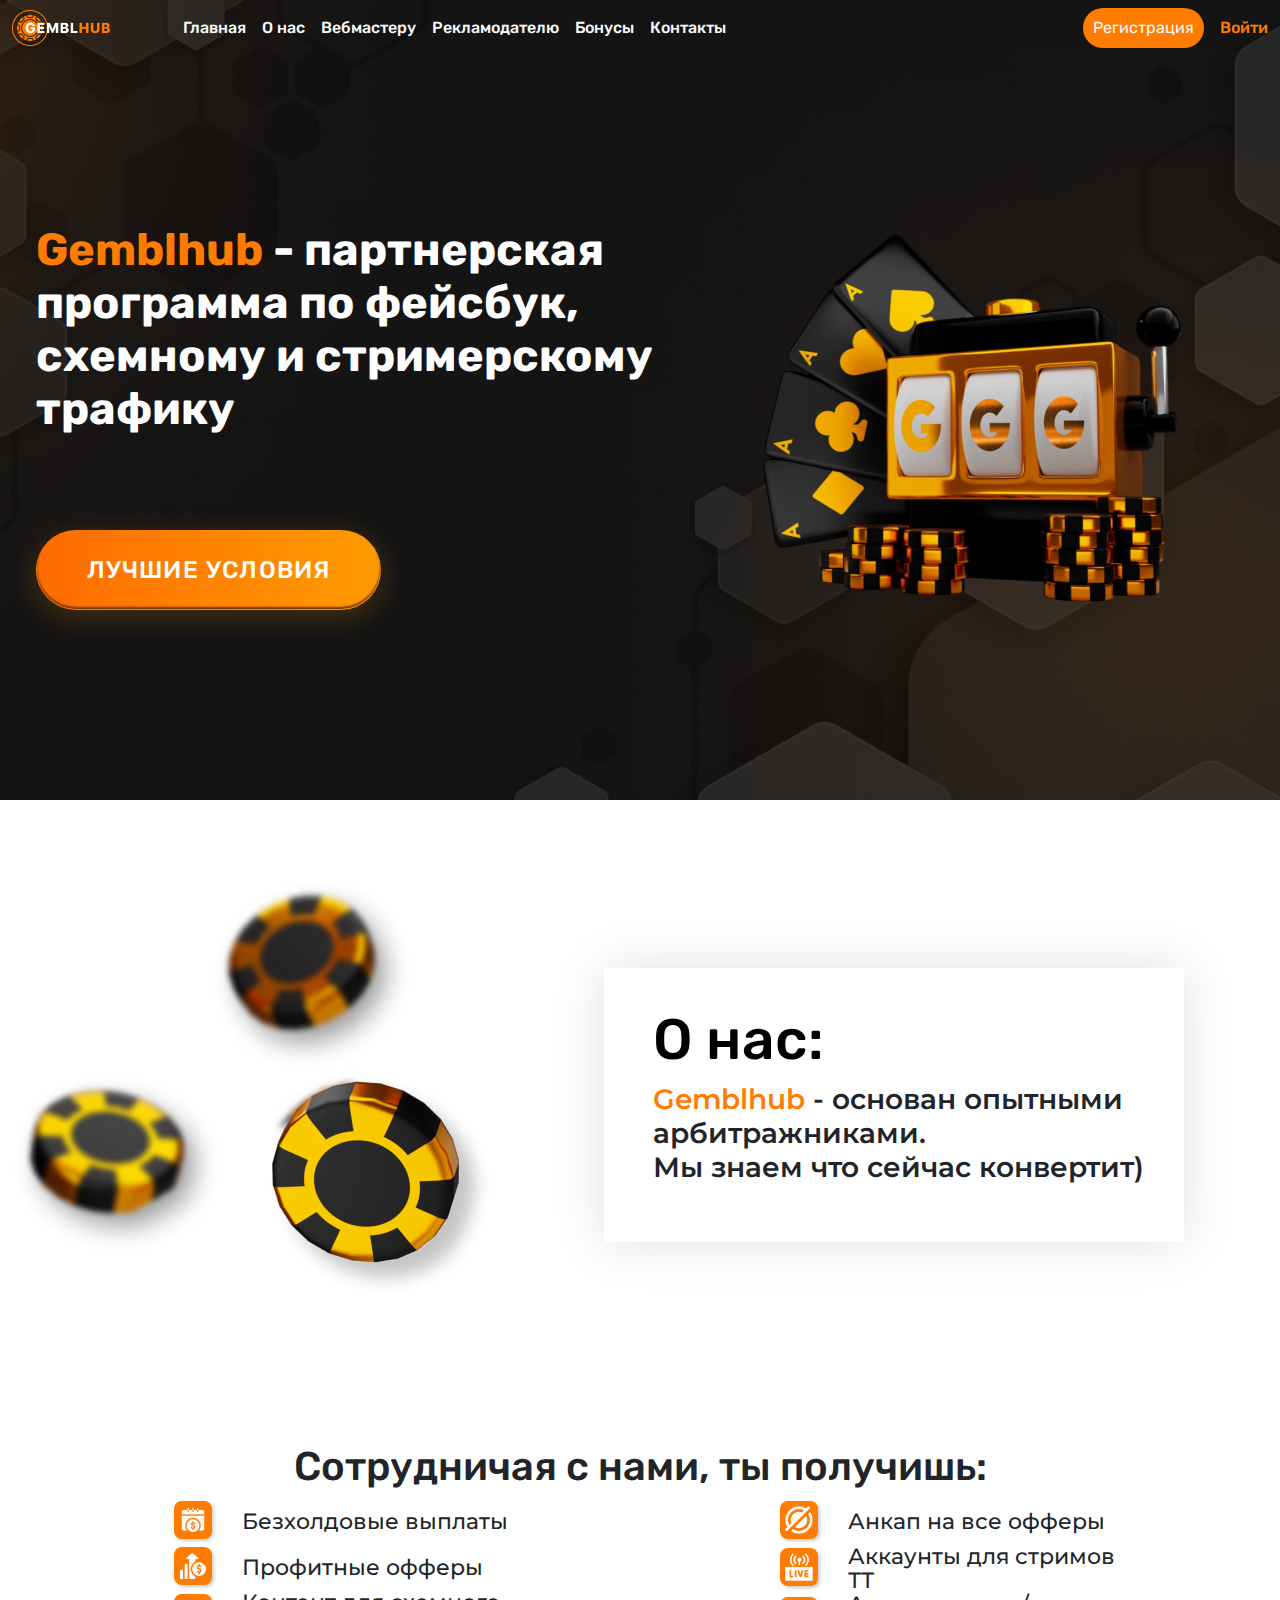
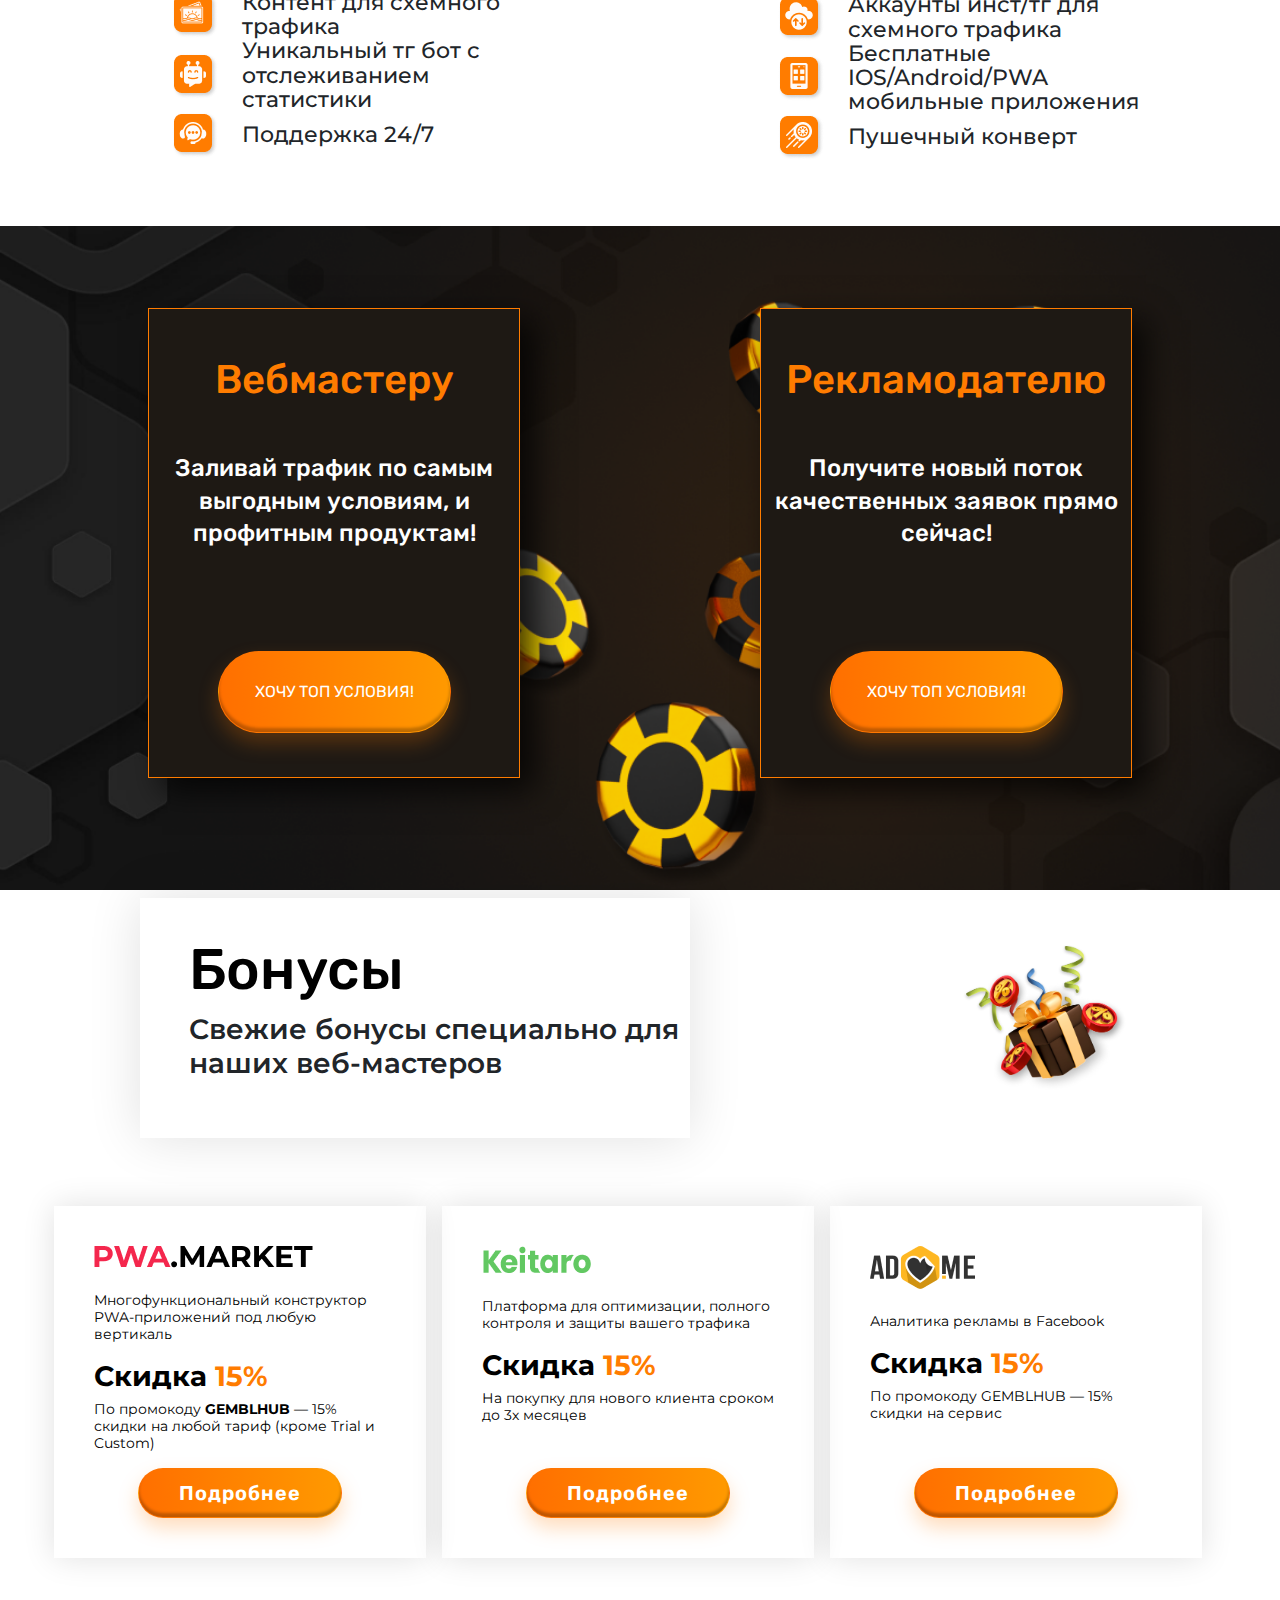
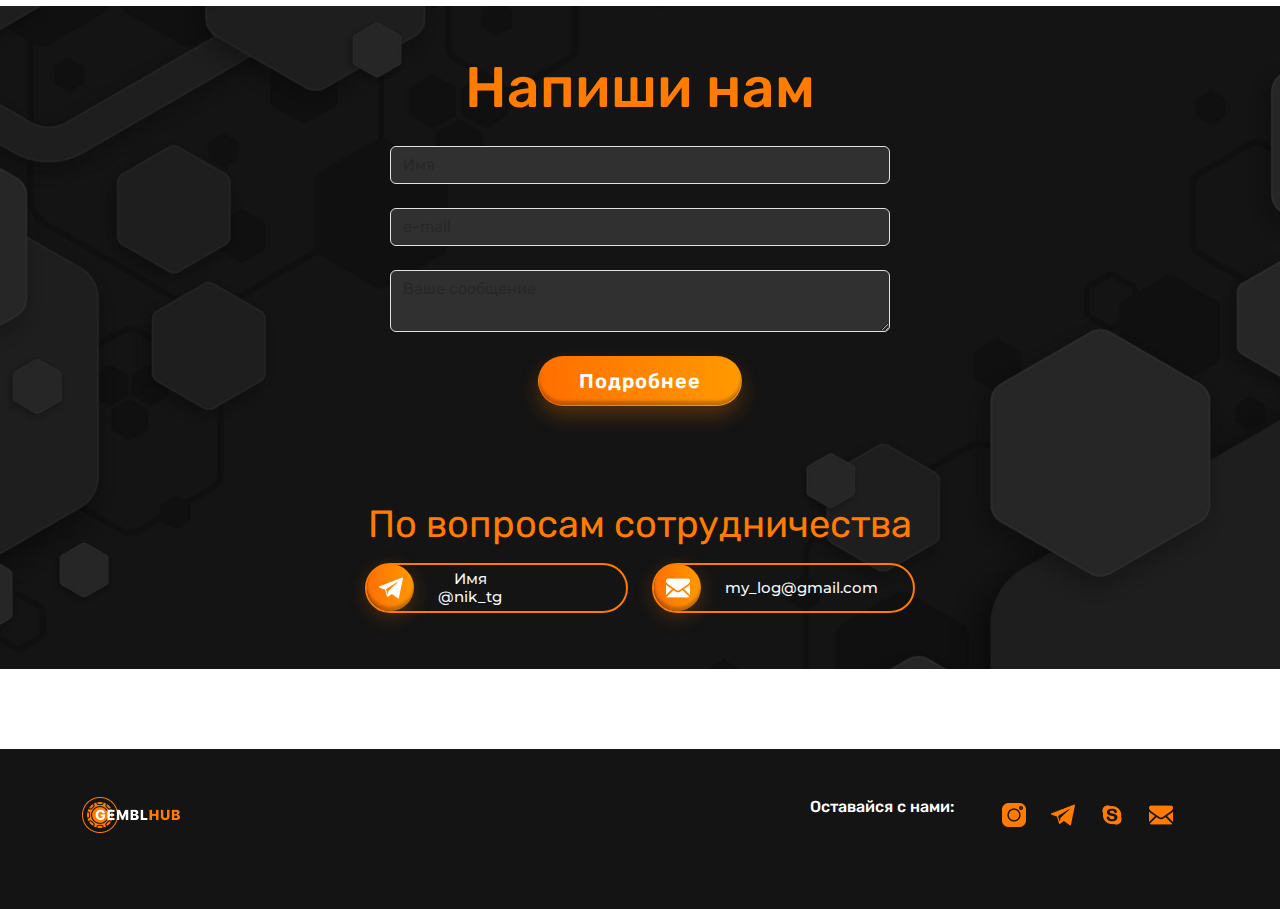
==== index.html @ 66e83243 "fix button position" ====
<!DOCTYPE html>
<html lang="en">

<head>
  <title>Gemblhub</title>
  <meta charset="utf-8">
  <meta name="viewport" content="width=device-width, initial-scale=1">
  <!-- Bootstrap 5 -->
  <link href="https://cdn.jsdelivr.net/npm/bootstrap@5.2.3/dist/css/bootstrap.min.css" rel="stylesheet">
  <script src="https://cdn.jsdelivr.net/npm/bootstrap@5.2.3/dist/js/bootstrap.bundle.min.js"></script>

  <!-- Font -->
  <link href='https://fonts.googleapis.com/css?family=Rubik' rel='stylesheet'>
  <link href='https://fonts.googleapis.com/css?family=Montserrat' rel='stylesheet'>

  <!-- Icons -->
  <link rel="stylesheet" href="https://cdn.jsdelivr.net/npm/bootstrap-icons@1.3.0/font/bootstrap-icons.css">
  <link rel="stylesheet" href="style.css">
  <script src="./index.js"></script>
</head>

<body onclick="handleHeaderButton()">
  <div class="bg-grey-img">
    <section class="max-1440-auto" id="hero">
      <nav class="navbar navbar-expand-lg navbar-light ">
        <div class="container-fluid">
          <div>
            <button id="navbar-button" class="navbar-toggler" type="button" data-bs-toggle="collapse"
              data-bs-target="#navbarSupportedContent" aria-controls="navbarSupportedContent" aria-expanded="false"
              aria-label="Toggle navigation">
              <span>
                <img src="./src/mobile-toggle.png" alt="">
              </span>
            </button>
            <a class="navbar-brand" href="#">
              <img src="./src/logo.png" alt="logo" class="me-5" />
            </a>
          </div>
          <div class="btn btn-yellow-nav rounded-pill me-3 navbar-toggler" id="header-navbar-toggle">
            Регистрация
          </div>

          <div class="collapse navbar-collapse" id="navbarSupportedContent">
            <ul class="navbar-nav me-auto mb-2 mb-lg-0">
              <li class="nav-item">
                <a class="nav-link active text-light" aria-current="page" href="#hero">Главная</a>
              </li>
              <li class="nav-item">
                <a class="nav-link text-light" href="#aboutus">О нас</a>
              </li>
              <li class="nav-item">
                <a class="nav-link text-light" href="#webmater">Вебмастеру</a>
              </li>
              <li class="nav-item">
                <a class="nav-link text-light" href="#advertiser">Рекламодателю</a>
              </li>
              <li class="nav-item">
                <a class="nav-link text-light" href="#Bonuses">Бонусы</a>
              </li>
              <li class="nav-item">
                <a class="nav-link text-light" href="#contacts">Контакты</a>
              </li>
            </ul>
            <div class="d-flex align-items-center" id="signup-in">
              <div class="btn btn-yellow-nav rounded-pill mx-3">
                Регистрация
              </div>
              <div class="default-color-y">
                Войти
              </div>
            </div>
          </div>
        </div>
      </nav>
      <section class="hero d-flex align-items-center justify-content-center">
        <div>
          <h2>
            <span class="default-color-y">Gemblhub</span> - партнерская программа по фейсбук, схемному и стримерскому
            трафику
          </h2>
          <img id="img-mobile" src="./src/ggg-mobile.png" alt="">
          <div class="btn btn-yellow rounded-pill text-uppercase">
            Лучшие условия
          </div>
        </div>
        <img id="img-desk" src="./src/ggg.png" alt="" />
      </section>
    </section>
  </div>

  <section class="d-flex aboutus max-1440-auto" id="aboutus">
    <div class="chip-desk">
      <img src="./src/three.png" alt="three">
    </div>
    <div class="position-relative chip-mobile">
      <img class="position-absolute top-0 start-0" src="./src/three.png" alt="three">
    </div>
    <div class="d-flex align-items-center justify-content-center">
      <div class="card-bonus">
        <h2 class="m-title">
          О нас:
        </h2>
        <p class="text-dark contents">
          <span class="default-color-y">Gemblhub</span>
          - основан опытными арбитражниками. <br />
          Мы знаем что сейчас конвертит)
        </p>
      </div>
    </div>
  </section>

  <section class="text-dark about-skills">
    <h1 class="text-center title">Сотрудничая с нами, ты получишь:</h1>
    <div class="max-1000-auto">
      <div class="col-ul">
        <ul>
          <li><span><img src="./src/ul/Group 7.png" alt=""></span> Безхолдовые выплаты</li>
          <li><span><img src="./src/ul/Group 8.png" alt=""></span> Профитные офферы</li>
          <li><span><img src="./src/ul/Group 9.png" alt=""></span> Контент для схемного трафика</li>
          <li><span><img src="./src/ul/Group 10.png" alt=""></span> Уникальный тг бот с отслеживанием статистики</li>
          <li><span><img src="./src/ul/Group 11.png" alt=""></span> Поддержка 24/7</li>
        </ul>
      </div>
      <div class="col-ul">
        <ul>
          <li><span><img src="./src/ul/Group 2.png" alt=""></span>Анкап на все офферы</li>
          <li><span><img src="./src/ul/Group 3.png" alt=""></span>Аккаунты для стримов ТТ</li>
          <li><span><img src="./src/ul/Group 4.png" alt=""></span>Аккаунты инст/тг для схемного трафика</li>
          <li><span><img src="./src/ul/Group 5.png" alt=""></span>Бесплатные IOS/Android/PWA мобильные приложения</li>
          <li><span><img src="./src/ul/Group 6.png" alt=""></span>Пушечный конверт</li>
        </ul>
      </div>
    </div>
  </section>

  <section class="webmater" >
    <div class="max-1000-auto" id="webmater">
      <div class="item mx-2">
        <h1>Вебмастеру</h1>
        <p>Заливай трафик по самым выгодным условиям, и профитным продуктам!</p>
        <div class="btn btn-yellow rounded-pill text-uppercase">
          Хочу ТОП условия!
        </div>
      </div>
      <div class="item mx-2" id="advertiser">
        <h1>Рекламодателю</h1>
        <p>Получите новый поток
          качественных заявок
          прямо сейчас!</p>
        <div class="btn btn-yellow rounded-pill text-uppercase">
          Хочу ТОП условия!
        </div>
      </div>
    </div>
  </section>

  <section class="Bonuses" id="Bonuses">
    <div class="gift-section justify-content-center d-flex mx-auto align-items-center mt-2">
      <div class="card-bonus">
        <h2 class="m-title">
          Бонусы
        </h2>
        <p class="text-dark contents">
          Свежие бонусы специально для наших веб-мастеров
        </p>
        <img src="./src/gift.png" class="img-gift-mobile" alt=""/>
      </div>
      <img src="./src/gift.png" class="img-gift" alt=""/>
    </div>
  </section>

  <section class="row Bonuses-items py-5 container-fluid">
    <div class="news-item mx-2">
      <div>
        <img src="./src/news/first-title.png" alt="title">
        <p>Многофункциональный конструктор PWA-приложений под любую вертикаль</p>
        <h1 class="discount">Скидка <span>15%</span></h1>
        <p>По промокоду <b>GEMBLHUB</b> — 15% скидки на любой тариф (кроме Trial и Custom)</p>
      </div>
      <div class="default-btn-md btn ">
        Подробнее
      </div>
    </div>
    <div class="news-item mx-2">
      <div>
        <img src="./src/news/keitaro_logo.png" alt="title">
        <p>Платформа для оптимизации, полного контроля и защиты вашего трафика</p>
        <h1 class="discount">Скидка <span>15%</span></h1>
        <p>На покупку для нового клиента сроком до 3х месяцев</p>
      </div>
      <div class="default-btn-md btn">
        Подробнее
      </div>
    </div>
    <div class="news-item mx-2">
      <div>
        <img src="./src/news/ad.png" alt="title">
        <p>Аналитика рекламы в Facebook</p>
        <h1 class="discount">Скидка <span>15%</span></h1>
        <p>По промокоду GEMBLHUB — 15% скидки на сервис</p>
      </div>
      <div class="default-btn-md btn">
        Подробнее
      </div>
    </div>
  </section>

  <section id="contacts" class="contactus text-dark text-center">
    <div class="m-auto">
      <h1 class="default-color-y pt-5">Напиши нам</h1>
      <div class="form mb-5 px-3">
        <div class="input-group my-4 m-auto">
          <input type="text" class="form-control" placeholder="Имя">
        </div>
        <div class="input-group my-4 m-auto">
          <input type="text" class="form-control" placeholder="e-mail">
        </div>
        <div class="input-group my-4 m-auto">
          <textarea class="form-control" placeholder="Ваше сообщение"></textarea>
        </div>

        <div class="default-btn-md btn" type="submit">
          Подробнее
        </div>
      </div>

      <div class="default-color-y pt-5">
        <h2>По вопросам сотрудничества</h2>
      </div>
      <div class="row text-light justify-content-center pb-5">
        <div class="col-md-6 d-flex justify-content-center py-2">
          <div class="d-flex btn-tg-mail align-items-center" id="telegram-contact">
            <span class="d-flex align-items-center justify-content-center"><img src="./src/telegram.png"
                alt="tg"></span>
            <p class="ps-4 m-0">
              Имя <br>
              @nik_tg
            </p>
          </div>
        </div>
        <div class="col-md-6 d-flex justify-content-center py-2">
          <div class="d-flex btn-tg-mail align-items-center" id="mail-contact">
            <span class="d-flex align-items-center justify-content-center"><img src="./src/mail.png" alt="tg"></span>
            <p class="ps-4 m-0">
              my_log@gmail.com
            </p>
          </div>
        </div>
      </div>
    </div>
  </section>

  <section>
    <div class="space-contact"></div>
  </section>
  
  <footer style="background-color: #141414;">
    <div class="container">
      <div class="d-flex align-items-center justify-content-between">
        <div>
          <img src="./src/logo.png" alt="">
        </div>
        <div class="d-flex flex-wrap align-items-center contact-footer">
          <p class="pe-5">Оставайся с нами:</p>
          <div class="d-flex">
            <img src="./src/footer/instagram.png" alt="instagram">
            <img src="./src/footer/telegram.png" alt="telegram">
            <img src="./src/footer/skype.png" alt="skype">
            <img src="./src/footer/mail.png" alt="mail">
          </div>
        </div>
      </div>
    </div>
  </footer>
</body>

</html>
---- style.css ----
body {
  font-family: 'Rubik', sans-serif;
  font-style: normal;
  font-weight: 500;
  color: white;
}

/* Default - Font, Imges, Color */
.default-color-y {
  color: #FF7C00;
}

.bg-grey-img {
  background-image: url(./src/hero.png);
  background-repeat: no-repeat;
  background-position: right;
  background-size: cover;
}

/* Text - Font*/
.m-title {
  font-weight: 500;
  font-size: 57px;
  line-height: 68px;
  display: flex;
  align-items: center;
  color: #000000;
}

#telegram-contact,
#mail-contact {
  cursor: pointer;
}

#telegram-contact:hover,
#mail-contact:hover {
  font-size: 17px;
}

.max-1000-auto {
  max-width: 1000px;
  margin: auto;
  display: flex;
  flex-wrap: wrap;
  justify-content: space-between;
}

.max-1440-auto {
  max-width: 1440px;
  margin: auto;
}

/* Nav */
.btn-yellow-nav {
  display: flex;
  padding: 7px 9px;
  color: white;
  background: #FF7C00;
  align-items: center;
}

#navbarSupportedContent a:hover {
  color: #FF7C00 !important;
}

.hero {
  padding-top: 167px;
  padding-bottom: 190px;
}

.hero h2 {
  max-width: 669px;
  font-weight: 700;
  font-size: 45px;
  line-height: 53px;
}

.hero .btn {
  margin-top: 95px;
  max-width: 345px;
  max-height: 80px;
  padding: 26px 47px;
  display: flex;
  justify-content: center;
  align-items: center;
  color: white;
  font-weight: 500;
  font-size: 24px;
  line-height: 28px;
  letter-spacing: 0.05em;
  background: linear-gradient(87.22deg, #FF6B00 0%, #FF9900 95.89%);
  box-shadow: 0px 6px 30px rgba(255, 153, 0, 0.23), inset 0px -2px 2px #7B3400;
  border-radius: 40px;
}

#img-desk {
  display: block;
}

#img-mobile {
  display: none;
}



/* Section 2 */

.card-bonus {
  max-width: 580px;
  background: #FFFFFF;
  box-shadow: 0px 0px 50px rgba(0, 0, 0, 0.12);
  padding: 38px 0 42px 49px;
}

.contents {
  font-family: 'Montserrat', sans-serif;
  font-weight: 600;
  font-size: 28px;
  line-height: 34px;
}


/* Section 3 */
.about-skills {
  padding-bottom: 50px;
}

.about-skills title {
  font-size: 35px;
  line-height: 41px;
}

.col-ul {
  max-width: 450px;
}

.about-skills li {
  display: flex;
  align-items: center;
  max-width: 362px;
  font-weight: 500;
  line-height: 110%;
  font-family: 'Montserrat', sans-serif;
  font-size: 22px;
}

.about-skills li span {
  margin-right: 24px;
}

.webmater {
  padding-top: 30px;
  padding-bottom: 60px;
  background-image: url(./src/Frame2.png);
  background-size: cover;
  background-repeat: no-repeat;
}

.webmater .item {
  max-width: 372px;
  margin: 52px;
  background: #1E1914;
  border: 1px solid #FF7C00;
  text-align: center;
  box-shadow: 14px 12px 30px rgba(0, 0, 0, 0.76);
}

.webmater .btn {
  line-height: 26px;
  color: white;
  padding: 27px 36px;
  background: linear-gradient(87.32deg, #FF6F00 0.89%, #FF9900 98.08%);
  box-shadow: 0px 10px 20px rgba(255, 124, 0, 0.26), inset 0px -4px 3px rgba(0, 0, 0, 0.25);
  border-radius: 50px;
  margin: 44px 39px;
}

.webmater .item h1 {
  padding-top: 47px;
  font-size: 40px;
  line-height: 47px;

  color: #FF7C00;
}

.webmater .item p {
  font-size: 24px;
  line-height: 135%;
  padding: 41px 0px;
}

.Bonuses .card-bonus {
  height: fit-content;
}

.Bonuses .gift-section {
  max-width: 1000px;
}

.Bonuses .img-gift {
  width: 40%;
  max-width: 400px;
  margin-left: 50px;
}

.Bonuses .img-gift-mobile {
  display: none;
}

.mb-120 {
  margin-bottom: 120px;
}

.Bonuses-items {
  justify-content: center;
}

.Bonuses-items p {
  font-family: 'Montserrat', sans-serif;
  font-weight: 400;
  font-size: 14px;
  line-height: 17px;
  color: #000000;
  justify-content: center;
}

.Bonuses-items .news-item {
  margin-top: 20px;
  max-width: 372px;
  padding: 40px;
  box-shadow: 0px 0px 30px rgba(0, 0, 0, 0.12);
  display: flex;
  flex-wrap: wrap;
  justify-content: space-evenly;
  align-content: space-between;
}

.Bonuses-items img {
  padding-bottom: 24px;
}

.discount {
  font-family: 'Montserrat', sans-serif;
  font-weight: 700;
  font-size: 28px;
  line-height: 34px;
  color: #000000;
}

.discount span {
  color: #FF7C00;
}

.default-btn-md {
  height: 50px;
  color: #FFFFFF;
  font-size: 20px;
  line-height: 24px;
  font-weight: 600;
  letter-spacing: 0.05em;
  padding: 12px 40px;
  background: linear-gradient(87.32deg, #FF6F00 0.89%, #FF9900 98.08%);
  box-shadow: 0px 10px 20px rgba(255, 124, 0, 0.26), inset 0px -4px 3px rgba(0, 0, 0, 0.25);
  border-radius: 50px;
}


.contactus {
  background-image: url(./src/contactbg.png);
  background-position: top;
  background-size: cover;
  background-repeat: no-repeat;
}

.contactus>div {
  max-width: 550px;
}

.contactus input,
.contactus textarea {
  background: #303030;
  color: #757272;
}

.contactus .form .input-group {
  max-width: 500px;
}

.contactus h1 {
  font-weight: 500;
  font-size: 57px;
  line-height: 68px;
}

.contactus h2 {
  font-weight: 400;
  font-size: 38px;
  line-height: 45px;
}

.btn-tg-mail {
  border: 2px solid #FF7C00;
  border-radius: 50px;
  width: 273px;
  height: 50px;
  font-family: 'Montserrat', sans-serif;
  font-size: 15px;
  line-height: 18px;
}

.btn-tg-mail span {
  background: linear-gradient(87.32deg, #FF6F00 0.89%, #FF9900 98.08%);
  box-shadow: 0px 5px 20px rgba(255, 124, 0, 0.26), inset 0px -4px 3px rgba(0, 0, 0, 0.25);
  border-radius: 50px;
  width: 47px;
  height: 47px;
}

.space-contact {
  height: 80px;
}

footer {
  padding-top: 46px;
  padding-bottom: 74px;
}

.contact-footer img {
  margin-right: 25px;
}

.chip-mobile {
  display: none;
}

.chip-desk {
  display: inline;
}

@media (max-width: 992px) {
  #img-desk {
    display: none;
  }

  #img-mobile {
    display: block;
  }

  .max-1000-auto {
    justify-content: center;
  }

  .space-contact {
    height: 26px;
  }

  footer {
    padding-top: 20px;
    padding-bottom: 26px;
  }

  .contact-footer {
    flex-direction: column;
  }

  .contact-footer img {
    margin-right: 18px;
  }

  #signup-in {
    flex-direction: row-reverse;
    justify-content: flex-end;
  }
}

#aboutus .card-bonus {
  margin: 0px 20px 33px 20px;
  z-index: 1;
}

@media screen and (max-width: 396px) {
  .chip-mobile {
    display: inline;
  }

  .chip-mobile img {
    width: 300px;
  }

  #aboutus .card-bonus {
    margin: 200px 20px 33px 20px;
    z-index: 1;
  }

  .chip-desk {
    display: none;
  }

  .Bonuses .img-gift {
    display: none;
  }

  .Bonuses .card-bonus {
    margin-top: 100px;
    max-width: 372px;
    position: relative;
  }

  .Bonuses .img-gift-mobile {
    display: inline !important;
    position: absolute;
    top: -80px;
    right: 0px;
    max-width: 200px;
    width: 50%;
  }

  /* hero */
  .hero {
    padding-top: 50px;
    padding-left: 20px;
    padding-bottom: 100px;
  }

  .hero h2 {
    font-weight: 700;
    font-size: 23px;
    line-height: 130%;
  }

  .hero .btn {
    width: 184px;
    height: 55px;
    font-size: 14px;
    line-height: 17px;
    padding: 19px;
  }

  .btn-yellow-nav {
    width: 104px;
    height: 31px;
    font-size: 11px;
    line-height: 11px;
    padding: 10px 16px;
    letter-spacing: 0.05em;
  }

  .navbar-brand .me-5 {
    margin-right: 0px !important;
  }

  .m-title {
    font-size: 40px;
    line-height: 47px;
  }

  .contents {
    font-size: 20px;
    line-height: 24px;
  }
  .webmater .item h1 {
    font-size: 32px;
    line-height: 38px;
  }

  .webmater .item p {
    font-size: 20px;
    padding-left: 10px;
    padding-right: 10px;
  }

  .hero .btn {
    font-size: 14px;
    line-height: 17px;
    padding: 19px;
    width: 184px;
    height: 55px;
  }
  .webmater .btn {
    font-size: 16px;
    padding: 18px 26px;
  }
}
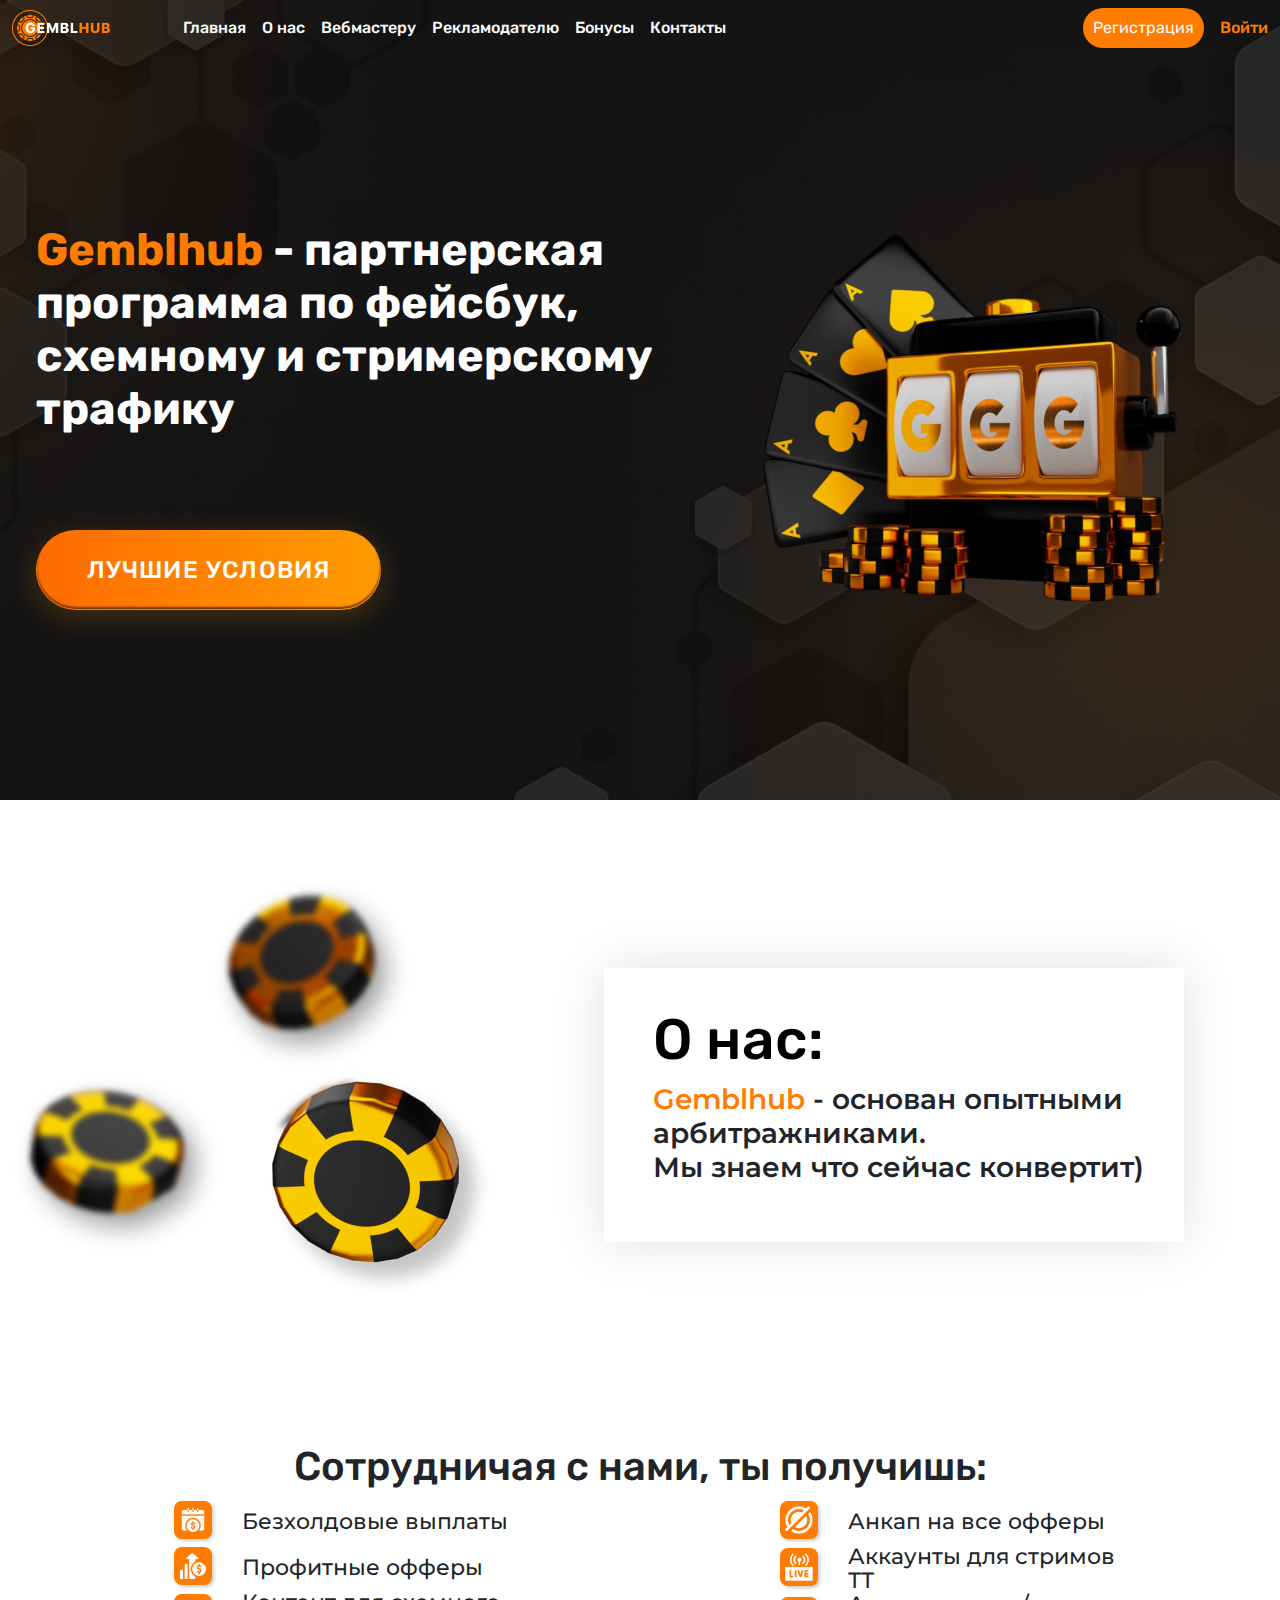
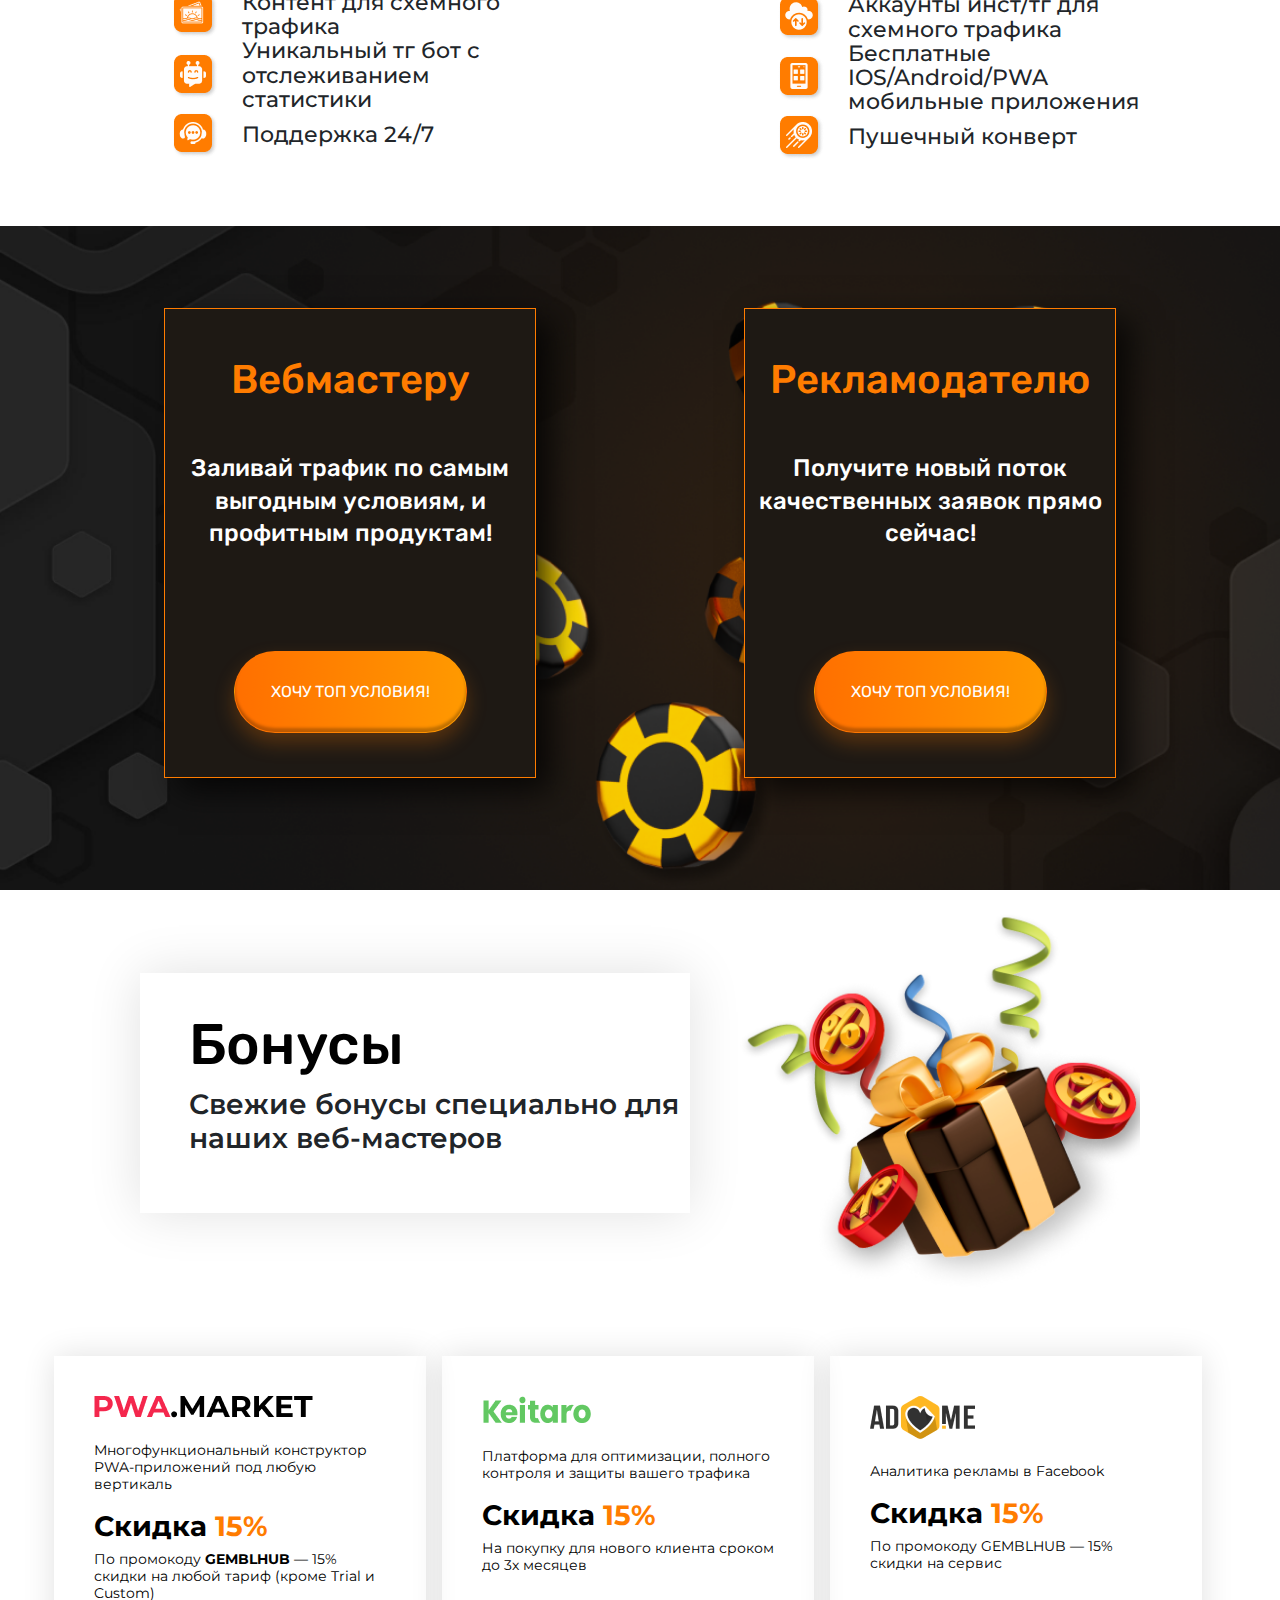
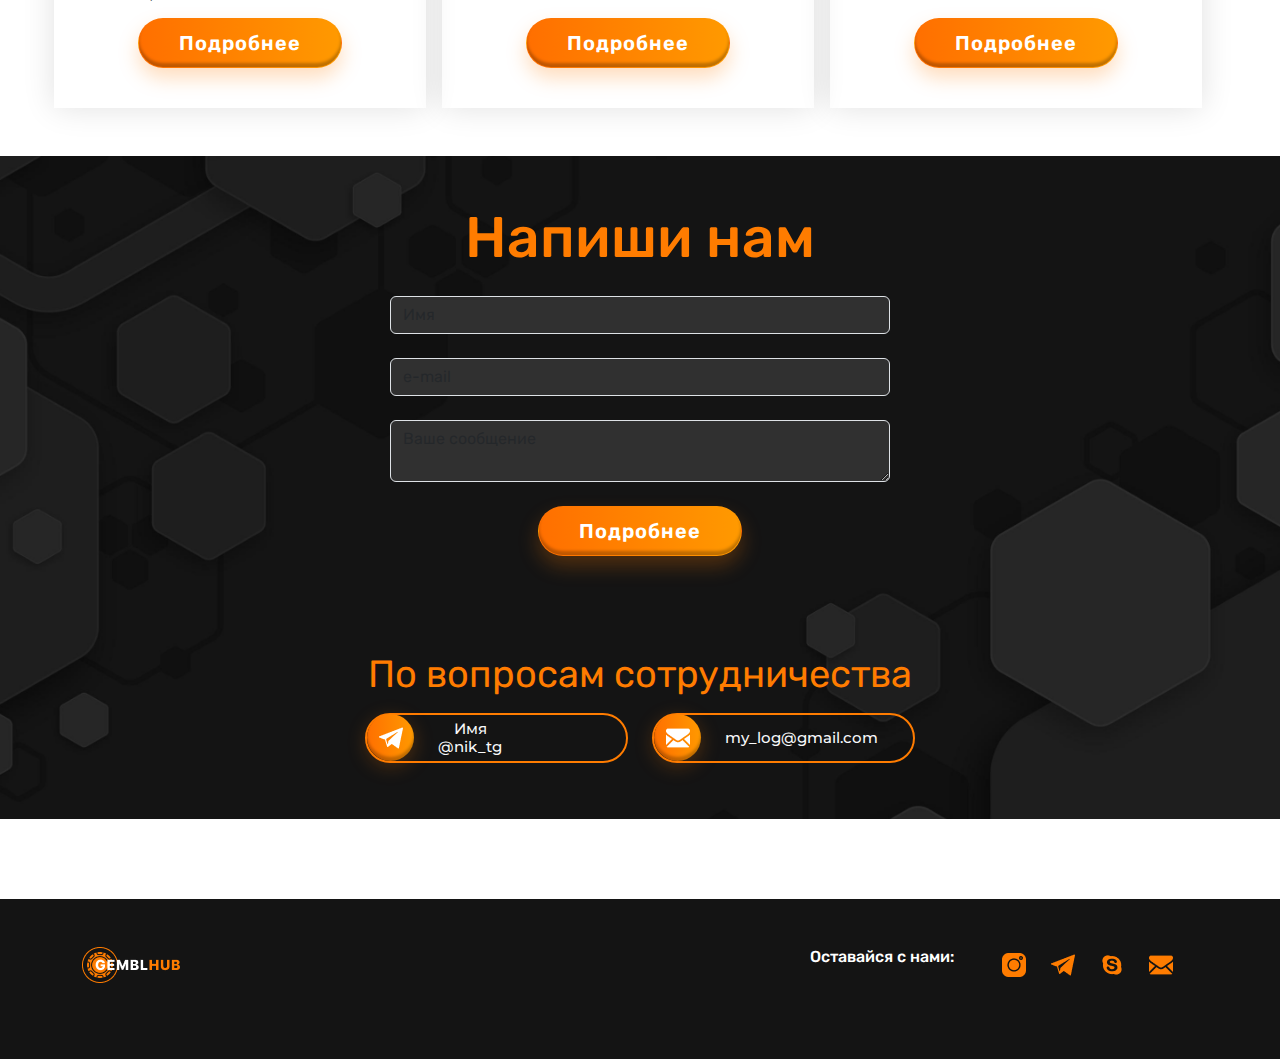
==== commit 8bb58a7d: "fix file structure" ====
--- a/index.html
+++ b/index.html
@@ -15,8 +15,8 @@
 
   <!-- Icons -->
   <link rel="stylesheet" href="https://cdn.jsdelivr.net/npm/bootstrap-icons@1.3.0/font/bootstrap-icons.css">
-  <link rel="stylesheet" href="style.css">
-  <script src="./index.js"></script>
+  <link rel="stylesheet" href="./assist/style.css">
+  <script src="./assist/index.js"></script>
 </head>
 
 <body onclick="handleHeaderButton()">
@@ -29,11 +29,11 @@
               data-bs-target="#navbarSupportedContent" aria-controls="navbarSupportedContent" aria-expanded="false"
               aria-label="Toggle navigation">
               <span>
-                <img src="./src/mobile-toggle.png" alt="">
+                <img src="./assist/images//mobile-toggle.png" alt="">
               </span>
             </button>
             <a class="navbar-brand" href="#">
-              <img src="./src/logo.png" alt="logo" class="me-5" />
+              <img src="./assist/images//logo.png" alt="logo" class="me-5" />
             </a>
           </div>
           <div class="btn btn-yellow-nav rounded-pill me-3 navbar-toggler" id="header-navbar-toggle">
@@ -78,22 +78,22 @@
             <span class="default-color-y">Gemblhub</span> - партнерская программа по фейсбук, схемному и стримерскому
             трафику
           </h2>
-          <img id="img-mobile" src="./src/ggg-mobile.png" alt="">
+          <img id="img-mobile" src="./assist/images//ggg-mobile.png" alt="">
           <div class="btn btn-yellow rounded-pill text-uppercase">
             Лучшие условия
           </div>
         </div>
-        <img id="img-desk" src="./src/ggg.png" alt="" />
+        <img id="img-desk" src="./assist/images//ggg.png" alt="" />
       </section>
     </section>
   </div>
 
   <section class="d-flex aboutus max-1440-auto" id="aboutus">
     <div class="chip-desk">
-      <img src="./src/three.png" alt="three">
+      <img src="./assist/images//three.png" alt="three">
     </div>
     <div class="position-relative chip-mobile">
-      <img class="position-absolute top-0 start-0" src="./src/three.png" alt="three">
+      <img class="position-absolute top-0 start-0" src="./assist/images//three.png" alt="three">
     </div>
     <div class="d-flex align-items-center justify-content-center">
       <div class="card-bonus">
@@ -114,20 +114,20 @@
     <div class="max-1000-auto">
       <div class="col-ul">
         <ul>
-          <li><span><img src="./src/ul/Group 7.png" alt=""></span> Безхолдовые выплаты</li>
-          <li><span><img src="./src/ul/Group 8.png" alt=""></span> Профитные офферы</li>
-          <li><span><img src="./src/ul/Group 9.png" alt=""></span> Контент для схемного трафика</li>
-          <li><span><img src="./src/ul/Group 10.png" alt=""></span> Уникальный тг бот с отслеживанием статистики</li>
-          <li><span><img src="./src/ul/Group 11.png" alt=""></span> Поддержка 24/7</li>
+          <li><span><img src="./assist/images//ul/Group 7.png" alt=""></span> Безхолдовые выплаты</li>
+          <li><span><img src="./assist/images//ul/Group 8.png" alt=""></span> Профитные офферы</li>
+          <li><span><img src="./assist/images//ul/Group 9.png" alt=""></span> Контент для схемного трафика</li>
+          <li><span><img src="./assist/images//ul/Group 10.png" alt=""></span> Уникальный тг бот с отслеживанием статистики</li>
+          <li><span><img src="./assist/images//ul/Group 11.png" alt=""></span> Поддержка 24/7</li>
         </ul>
       </div>
       <div class="col-ul">
         <ul>
-          <li><span><img src="./src/ul/Group 2.png" alt=""></span>Анкап на все офферы</li>
-          <li><span><img src="./src/ul/Group 3.png" alt=""></span>Аккаунты для стримов ТТ</li>
-          <li><span><img src="./src/ul/Group 4.png" alt=""></span>Аккаунты инст/тг для схемного трафика</li>
-          <li><span><img src="./src/ul/Group 5.png" alt=""></span>Бесплатные IOS/Android/PWA мобильные приложения</li>
-          <li><span><img src="./src/ul/Group 6.png" alt=""></span>Пушечный конверт</li>
+          <li><span><img src="./assist/images//ul/Group 2.png" alt=""></span>Анкап на все офферы</li>
+          <li><span><img src="./assist/images//ul/Group 3.png" alt=""></span>Аккаунты для стримов ТТ</li>
+          <li><span><img src="./assist/images//ul/Group 4.png" alt=""></span>Аккаунты инст/тг для схемного трафика</li>
+          <li><span><img src="./assist/images//ul/Group 5.png" alt=""></span>Бесплатные IOS/Android/PWA мобильные приложения</li>
+          <li><span><img src="./assist/images//ul/Group 6.png" alt=""></span>Пушечный конверт</li>
         </ul>
       </div>
     </div>
@@ -135,14 +135,14 @@
 
   <section class="webmater" >
     <div class="max-1000-auto" id="webmater">
-      <div class="item mx-2">
+      <div class="item mx-4">
         <h1>Вебмастеру</h1>
         <p>Заливай трафик по самым выгодным условиям, и профитным продуктам!</p>
         <div class="btn btn-yellow rounded-pill text-uppercase">
           Хочу ТОП условия!
         </div>
       </div>
-      <div class="item mx-2" id="advertiser">
+      <div class="item mx-4" id="advertiser">
         <h1>Рекламодателю</h1>
         <p>Получите новый поток
           качественных заявок
@@ -163,16 +163,16 @@
         <p class="text-dark contents">
           Свежие бонусы специально для наших веб-мастеров
         </p>
-        <img src="./src/gift.png" class="img-gift-mobile" alt=""/>
-      </div>
-      <img src="./src/gift.png" class="img-gift" alt=""/>
+        <img src="./assist/images//gift.png" class="img-gift-mobile" alt=""/>
+      </div>
+      <img src="./assist/images//gift.png" class="img-gift" alt=""/>
     </div>
   </section>
 
   <section class="row Bonuses-items py-5 container-fluid">
     <div class="news-item mx-2">
       <div>
-        <img src="./src/news/first-title.png" alt="title">
+        <img src="./assist/images//news/first-title.png" alt="title">
         <p>Многофункциональный конструктор PWA-приложений под любую вертикаль</p>
         <h1 class="discount">Скидка <span>15%</span></h1>
         <p>По промокоду <b>GEMBLHUB</b> — 15% скидки на любой тариф (кроме Trial и Custom)</p>
@@ -183,7 +183,7 @@
     </div>
     <div class="news-item mx-2">
       <div>
-        <img src="./src/news/keitaro_logo.png" alt="title">
+        <img src="./assist/images//news/keitaro_logo.png" alt="title">
         <p>Платформа для оптимизации, полного контроля и защиты вашего трафика</p>
         <h1 class="discount">Скидка <span>15%</span></h1>
         <p>На покупку для нового клиента сроком до 3х месяцев</p>
@@ -194,7 +194,7 @@
     </div>
     <div class="news-item mx-2">
       <div>
-        <img src="./src/news/ad.png" alt="title">
+        <img src="./assist/images//news/ad.png" alt="title">
         <p>Аналитика рекламы в Facebook</p>
         <h1 class="discount">Скидка <span>15%</span></h1>
         <p>По промокоду GEMBLHUB — 15% скидки на сервис</p>
@@ -230,7 +230,7 @@
       <div class="row text-light justify-content-center pb-5">
         <div class="col-md-6 d-flex justify-content-center py-2">
           <div class="d-flex btn-tg-mail align-items-center" id="telegram-contact">
-            <span class="d-flex align-items-center justify-content-center"><img src="./src/telegram.png"
+            <span class="d-flex align-items-center justify-content-center"><img src="./assist/images//telegram.png"
                 alt="tg"></span>
             <p class="ps-4 m-0">
               Имя <br>
@@ -240,7 +240,7 @@
         </div>
         <div class="col-md-6 d-flex justify-content-center py-2">
           <div class="d-flex btn-tg-mail align-items-center" id="mail-contact">
-            <span class="d-flex align-items-center justify-content-center"><img src="./src/mail.png" alt="tg"></span>
+            <span class="d-flex align-items-center justify-content-center"><img src="./assist/images//mail.png" alt="tg"></span>
             <p class="ps-4 m-0">
               my_log@gmail.com
             </p>
@@ -258,15 +258,15 @@
     <div class="container">
       <div class="d-flex align-items-center justify-content-between">
         <div>
-          <img src="./src/logo.png" alt="">
+          <img src="./assist/images//logo.png" alt="">
         </div>
         <div class="d-flex flex-wrap align-items-center contact-footer">
           <p class="pe-5">Оставайся с нами:</p>
           <div class="d-flex">
-            <img src="./src/footer/instagram.png" alt="instagram">
-            <img src="./src/footer/telegram.png" alt="telegram">
-            <img src="./src/footer/skype.png" alt="skype">
-            <img src="./src/footer/mail.png" alt="mail">
+            <img src="./assist/images//footer/instagram.png" alt="instagram">
+            <img src="./assist/images//footer/telegram.png" alt="telegram">
+            <img src="./assist/images//footer/skype.png" alt="skype">
+            <img src="./assist/images//footer/mail.png" alt="mail">
           </div>
         </div>
       </div>
--- a/assist/style.css
+++ b/assist/style.css
@@ -0,0 +1,486 @@
+body {
+  font-family: 'Rubik', sans-serif;
+  font-style: normal;
+  font-weight: 500;
+  color: white;
+}
+
+/* Default - Font, Imges, Color */
+.default-color-y {
+  color: #FF7C00;
+}
+
+.bg-grey-img {
+  background-image: url(./images/hero.png);
+  background-repeat: no-repeat;
+  background-position: right;
+  background-size: cover;
+}
+
+/* Text - Font*/
+.m-title {
+  font-weight: 500;
+  font-size: 57px;
+  line-height: 68px;
+  display: flex;
+  align-items: center;
+  color: #000000;
+}
+
+#telegram-contact,
+#mail-contact {
+  cursor: pointer;
+}
+
+#telegram-contact:hover,
+#mail-contact:hover {
+  font-size: 17px;
+}
+
+.max-1000-auto {
+  max-width: 1000px;
+  margin: auto;
+  display: flex;
+  flex-wrap: wrap;
+  justify-content: space-between;
+}
+
+.max-1440-auto {
+  max-width: 1440px;
+  margin: auto;
+}
+
+/* Nav */
+.btn-yellow-nav {
+  display: flex;
+  padding: 7px 9px;
+  color: white;
+  background: #FF7C00;
+  align-items: center;
+}
+
+#navbarSupportedContent a:hover {
+  color: #FF7C00 !important;
+}
+
+.hero {
+  padding-top: 167px;
+  padding-bottom: 190px;
+}
+
+.hero h2 {
+  max-width: 669px;
+  font-weight: 700;
+  font-size: 45px;
+  line-height: 53px;
+}
+
+.hero .btn {
+  margin-top: 95px;
+  max-width: 345px;
+  max-height: 80px;
+  padding: 26px 47px;
+  display: flex;
+  justify-content: center;
+  align-items: center;
+  color: white;
+  font-weight: 500;
+  font-size: 24px;
+  line-height: 28px;
+  letter-spacing: 0.05em;
+  background: linear-gradient(87.22deg, #FF6B00 0%, #FF9900 95.89%);
+  box-shadow: 0px 6px 30px rgba(255, 153, 0, 0.23), inset 0px -2px 2px #7B3400;
+  border-radius: 40px;
+}
+
+#img-desk {
+  display: block;
+}
+
+#img-mobile {
+  display: none;
+}
+
+
+
+/* Section 2 */
+
+.card-bonus {
+  max-width: 580px;
+  background: #FFFFFF;
+  box-shadow: 0px 0px 50px rgba(0, 0, 0, 0.12);
+  padding: 38px 0 42px 49px;
+}
+
+.contents {
+  font-family: 'Montserrat', sans-serif;
+  font-weight: 600;
+  font-size: 28px;
+  line-height: 34px;
+}
+
+
+/* Section 3 */
+.about-skills {
+  padding-bottom: 50px;
+}
+
+.about-skills title {
+  font-size: 35px;
+  line-height: 41px;
+}
+
+.col-ul {
+  max-width: 450px;
+}
+
+.about-skills li {
+  display: flex;
+  align-items: center;
+  max-width: 362px;
+  font-weight: 500;
+  line-height: 110%;
+  font-family: 'Montserrat', sans-serif;
+  font-size: 22px;
+}
+
+.about-skills li span {
+  margin-right: 24px;
+}
+
+.webmater {
+  padding-top: 30px;
+  padding-bottom: 60px;
+  background-image: url(./images/Frame2.png);
+  background-size: cover;
+  background-repeat: no-repeat;
+}
+
+.webmater .item {
+  max-width: 372px;
+  margin: 52px;
+  background: #1E1914;
+  border: 1px solid #FF7C00;
+  text-align: center;
+  box-shadow: 14px 12px 30px rgba(0, 0, 0, 0.76);
+}
+
+.webmater .btn {
+  line-height: 26px;
+  color: white;
+  padding: 27px 36px;
+  background: linear-gradient(87.32deg, #FF6F00 0.89%, #FF9900 98.08%);
+  box-shadow: 0px 10px 20px rgba(255, 124, 0, 0.26), inset 0px -4px 3px rgba(0, 0, 0, 0.25);
+  border-radius: 50px;
+  margin: 44px 39px;
+}
+
+.webmater .item h1 {
+  padding-top: 47px;
+  font-size: 40px;
+  line-height: 47px;
+
+  color: #FF7C00;
+}
+
+.webmater .item p {
+  font-size: 24px;
+  line-height: 135%;
+  padding: 41px 0px;
+}
+
+.Bonuses .card-bonus {
+  height: fit-content;
+}
+
+.Bonuses .gift-section {
+  max-width: 1000px;
+}
+
+.Bonuses .img-gift {
+  width: 40%;
+  max-width: 400px;
+  margin-left: 50px;
+}
+
+.Bonuses .img-gift-mobile {
+  display: none;
+}
+
+.mb-120 {
+  margin-bottom: 120px;
+}
+
+.Bonuses-items {
+  justify-content: center;
+}
+
+.Bonuses-items p {
+  font-family: 'Montserrat', sans-serif;
+  font-weight: 400;
+  font-size: 14px;
+  line-height: 17px;
+  color: #000000;
+  justify-content: center;
+}
+
+.Bonuses-items .news-item {
+  margin-top: 20px;
+  max-width: 372px;
+  padding: 40px;
+  box-shadow: 0px 0px 30px rgba(0, 0, 0, 0.12);
+  display: flex;
+  flex-wrap: wrap;
+  justify-content: space-evenly;
+  align-content: space-between;
+}
+
+.Bonuses-items img {
+  padding-bottom: 24px;
+}
+
+.discount {
+  font-family: 'Montserrat', sans-serif;
+  font-weight: 700;
+  font-size: 28px;
+  line-height: 34px;
+  color: #000000;
+}
+
+.discount span {
+  color: #FF7C00;
+}
+
+.default-btn-md {
+  height: 50px;
+  color: #FFFFFF;
+  font-size: 20px;
+  line-height: 24px;
+  font-weight: 600;
+  letter-spacing: 0.05em;
+  padding: 12px 40px;
+  background: linear-gradient(87.32deg, #FF6F00 0.89%, #FF9900 98.08%);
+  box-shadow: 0px 10px 20px rgba(255, 124, 0, 0.26), inset 0px -4px 3px rgba(0, 0, 0, 0.25);
+  border-radius: 50px;
+}
+
+
+.contactus {
+  background-image: url(./images/contactbg.png);
+  background-position: top;
+  background-size: cover;
+  background-repeat: no-repeat;
+}
+
+.contactus>div {
+  max-width: 550px;
+}
+
+.contactus input,
+.contactus textarea {
+  background: #303030;
+  color: #757272;
+}
+
+.contactus .form .input-group {
+  max-width: 500px;
+}
+
+.contactus h1 {
+  font-weight: 500;
+  font-size: 57px;
+  line-height: 68px;
+}
+
+.contactus h2 {
+  font-weight: 400;
+  font-size: 38px;
+  line-height: 45px;
+}
+
+.btn-tg-mail {
+  border: 2px solid #FF7C00;
+  border-radius: 50px;
+  width: 273px;
+  height: 50px;
+  font-family: 'Montserrat', sans-serif;
+  font-size: 15px;
+  line-height: 18px;
+}
+
+.btn-tg-mail span {
+  background: linear-gradient(87.32deg, #FF6F00 0.89%, #FF9900 98.08%);
+  box-shadow: 0px 5px 20px rgba(255, 124, 0, 0.26), inset 0px -4px 3px rgba(0, 0, 0, 0.25);
+  border-radius: 50px;
+  width: 47px;
+  height: 47px;
+}
+
+.space-contact {
+  height: 80px;
+}
+
+footer {
+  padding-top: 46px;
+  padding-bottom: 74px;
+}
+
+.contact-footer img {
+  margin-right: 25px;
+}
+
+.chip-mobile {
+  display: none;
+}
+
+.chip-desk {
+  display: inline;
+}
+
+@media (max-width: 992px) {
+  #img-desk {
+    display: none;
+  }
+
+  #img-mobile {
+    display: block;
+  }
+
+  .max-1000-auto {
+    justify-content: center;
+  }
+
+  .space-contact {
+    height: 26px;
+  }
+
+  footer {
+    padding-top: 20px;
+    padding-bottom: 26px;
+  }
+
+  .contact-footer {
+    flex-direction: column;
+  }
+
+  .contact-footer img {
+    margin-right: 18px;
+  }
+
+  #signup-in {
+    flex-direction: row-reverse;
+    justify-content: flex-end;
+  }
+}
+
+#aboutus .card-bonus {
+  margin: 0px 20px 33px 20px;
+  z-index: 1;
+}
+
+@media screen and (max-width: 568px) {
+  .chip-mobile {
+    display: inline;
+  }
+
+  .chip-mobile img {
+    width: 300px;
+  }
+
+  #aboutus .card-bonus {
+    margin: 200px 20px 33px 20px;
+    z-index: 1;
+  }
+
+  .chip-desk {
+    display: none;
+  }
+
+  .Bonuses .img-gift {
+    display: none;
+  }
+
+  .Bonuses .card-bonus {
+    margin-top: 100px;
+    max-width: 372px;
+    position: relative;
+  }
+
+  .Bonuses .img-gift-mobile {
+    display: inline !important;
+    position: absolute;
+    top: -80px;
+    right: 0px;
+    max-width: 200px;
+    width: 50%;
+  }
+
+  /* hero */
+  .hero {
+    padding-top: 50px;
+    padding-left: 20px;
+    padding-bottom: 100px;
+  }
+
+  .hero h2 {
+    font-weight: 700;
+    font-size: 23px;
+    line-height: 130%;
+  }
+
+  .hero .btn {
+    width: 184px;
+    height: 55px;
+    font-size: 14px;
+    line-height: 17px;
+    padding: 19px;
+  }
+
+  .btn-yellow-nav {
+    width: 104px;
+    height: 31px;
+    font-size: 11px;
+    line-height: 11px;
+    padding: 10px 16px;
+    letter-spacing: 0.05em;
+  }
+
+  .navbar-brand .me-5 {
+    margin-right: 0px !important;
+  }
+
+  .m-title {
+    font-size: 40px;
+    line-height: 47px;
+  }
+
+  .contents {
+    font-size: 20px;
+    line-height: 24px;
+  }
+  .webmater {
+    background-image: url('./images/Frame2-mobile.png');
+  }
+  .webmater .item h1 {
+    font-size: 32px;
+    line-height: 38px;
+  }
+
+  .webmater .item p {
+    font-size: 20px;
+    padding-left: 10px;
+    padding-right: 10px;
+  }
+
+  .hero .btn {
+    font-size: 14px;
+    line-height: 17px;
+    padding: 19px;
+    width: 184px;
+    height: 55px;
+  }
+  .webmater .btn {
+    font-size: 16px;
+    padding: 18px 26px;
+  }
+}
